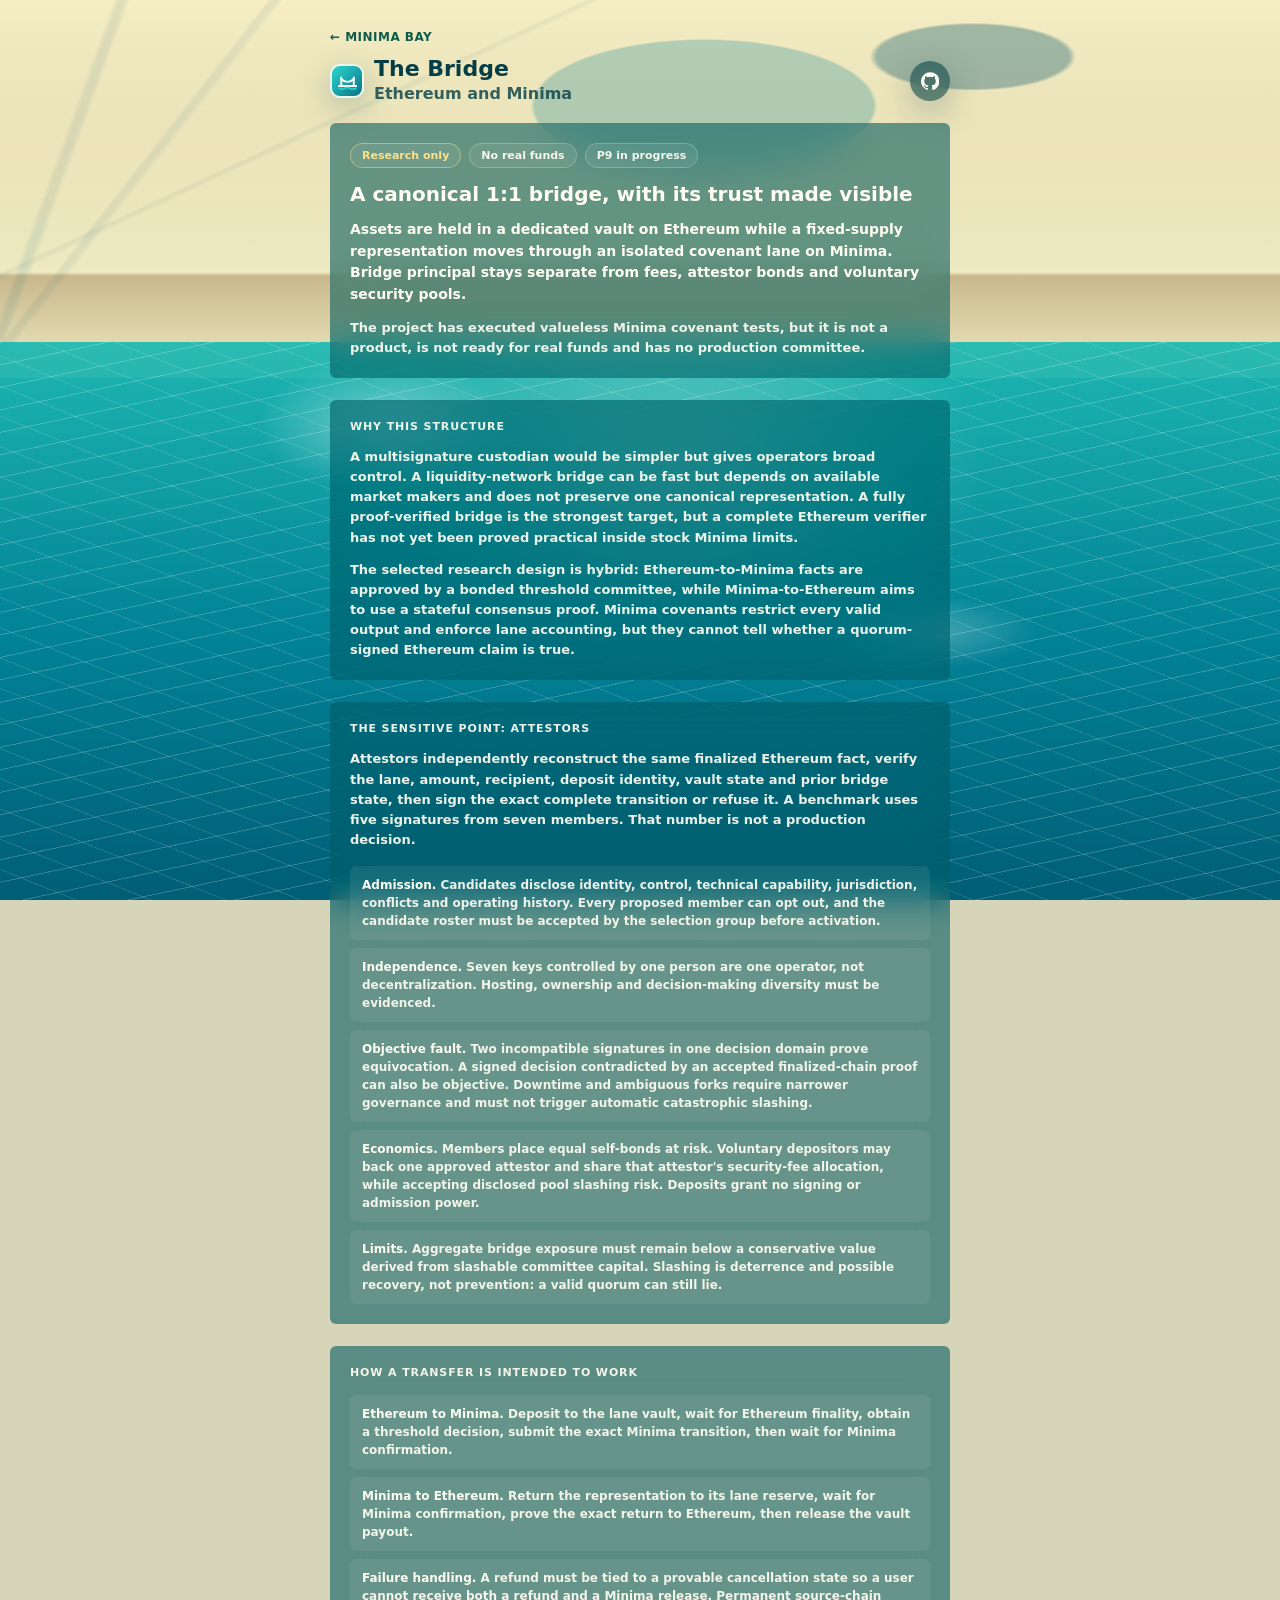
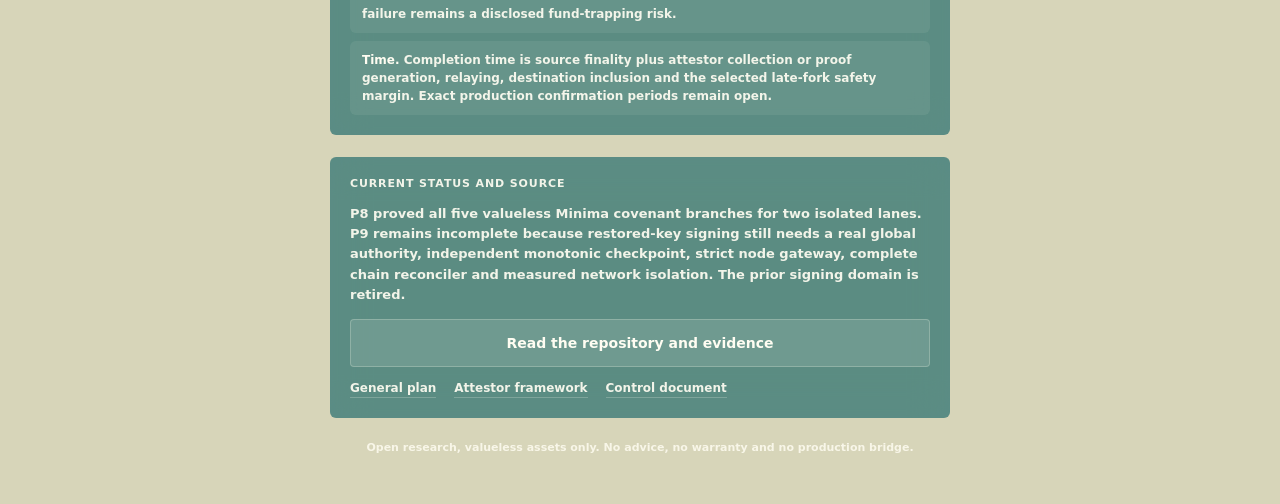
==== bridge/index.html @ 815cfbc8 "Add The Bridge to Minima Bay" ====
<!doctype html>
<html lang="en">
  <head>
    <meta charset="utf-8">
    <meta name="viewport" content="width=device-width, initial-scale=1">
    <title>The Bridge: Ethereum and Minima bridge research</title>
    <meta name="description" content="The Bridge is Minima Bay's open research programme for a canonical 1:1 Ethereum and Minima asset bridge.">
    <link rel="icon" href="../favicon.svg" type="image/svg+xml">
    <link rel="stylesheet" href="../styles.css">
  </head>
  <body class="bridge-page">
    <div class="scene" aria-hidden="true"><div class="horizon"></div><div class="water"></div></div>
    <main class="app">
      <a class="back-link" href="../">&larr; Minima Bay</a>
      <header class="topline">
        <div class="brand">
          <span class="logo" aria-hidden="true">
            <svg viewBox="0 0 64 64" focusable="false">
              <path d="M10 46h44"/><path d="M16 46V24M48 46V24"/>
              <path d="M16 28c10 10 22 10 32 0"/>
              <path class="wave" d="M10 52c5 3 9 3 14 0s9-3 14 0 10 3 16 0"/>
            </svg>
          </span>
          <div><h1>The Bridge</h1><p>Ethereum and Minima</p></div>
        </div>
        <span></span>
        <nav class="project-links" aria-label="Project links">
          <a href="https://github.com/minima-bay/the-bridge" target="_blank" rel="noreferrer" aria-label="Source on GitHub">
            <svg viewBox="0 0 24 24" focusable="false" aria-hidden="true"><path d="M12 .5a12 12 0 0 0-3.79 23.39c.6.11.82-.26.82-.58v-2.04c-3.34.73-4.04-1.42-4.04-1.42-.55-1.39-1.34-1.76-1.34-1.76-1.09-.75.08-.74.08-.74 1.2.09 1.84 1.24 1.84 1.24 1.07 1.83 2.8 1.3 3.49.99.11-.78.42-1.3.76-1.6-2.67-.31-5.47-1.34-5.47-5.95 0-1.31.47-2.39 1.24-3.23-.13-.3-.54-1.53.12-3.19 0 0 1.01-.32 3.3 1.23a11.4 11.4 0 0 1 6.02 0c2.29-1.55 3.29-1.23 3.29-1.23.66 1.66.25 2.89.12 3.19.77.84 1.23 1.92 1.23 3.23 0 4.62-2.81 5.63-5.49 5.93.43.37.82 1.1.82 2.22v3.29c0 .32.22.7.83.58A12 12 0 0 0 12 .5z"/></svg>
          </a>
        </nav>
      </header>

      <section class="panel">
        <div class="chiprow"><span class="chip chip-warn">Research only</span><span class="chip">No real funds</span><span class="chip">P9 in progress</span></div>
        <h2 class="hero-title">A canonical 1:1 bridge, with its trust made visible</h2>
        <p class="hero-lede">Assets are held in a dedicated vault on Ethereum while a fixed-supply representation moves through an isolated covenant lane on Minima. Bridge principal stays separate from fees, attestor bonds and voluntary security pools.</p>
        <p class="panel-sub">The project has executed valueless Minima covenant tests, but it is not a product, is not ready for real funds and has no production committee.</p>
      </section>

      <section class="panel">
        <h2 class="section-label">Why this structure</h2>
        <p class="panel-sub">A multisignature custodian would be simpler but gives operators broad control. A liquidity-network bridge can be fast but depends on available market makers and does not preserve one canonical representation. A fully proof-verified bridge is the strongest target, but a complete Ethereum verifier has not yet been proved practical inside stock Minima limits.</p>
        <p class="panel-sub">The selected research design is hybrid: Ethereum-to-Minima facts are approved by a bonded threshold committee, while Minima-to-Ethereum aims to use a stateful consensus proof. Minima covenants restrict every valid output and enforce lane accounting, but they cannot tell whether a quorum-signed Ethereum claim is true.</p>
      </section>

      <section class="panel">
        <h2 class="section-label">The sensitive point: attestors</h2>
        <p class="panel-sub">Attestors independently reconstruct the same finalized Ethereum fact, verify the lane, amount, recipient, deposit identity, vault state and prior bridge state, then sign the exact complete transition or refuse it. A benchmark uses five signatures from seven members. That number is not a production decision.</p>
        <ul class="notes">
          <li><strong>Admission.</strong> Candidates disclose identity, control, technical capability, jurisdiction, conflicts and operating history. Every proposed member can opt out, and the candidate roster must be accepted by the selection group before activation.</li>
          <li><strong>Independence.</strong> Seven keys controlled by one person are one operator, not decentralization. Hosting, ownership and decision-making diversity must be evidenced.</li>
          <li><strong>Objective fault.</strong> Two incompatible signatures in one decision domain prove equivocation. A signed decision contradicted by an accepted finalized-chain proof can also be objective. Downtime and ambiguous forks require narrower governance and must not trigger automatic catastrophic slashing.</li>
          <li><strong>Economics.</strong> Members place equal self-bonds at risk. Voluntary depositors may back one approved attestor and share that attestor's security-fee allocation, while accepting disclosed pool slashing risk. Deposits grant no signing or admission power.</li>
          <li><strong>Limits.</strong> Aggregate bridge exposure must remain below a conservative value derived from slashable committee capital. Slashing is deterrence and possible recovery, not prevention: a valid quorum can still lie.</li>
        </ul>
      </section>

      <section class="panel">
        <h2 class="section-label">How a transfer is intended to work</h2>
        <ul class="notes">
          <li><strong>Ethereum to Minima.</strong> Deposit to the lane vault, wait for Ethereum finality, obtain a threshold decision, submit the exact Minima transition, then wait for Minima confirmation.</li>
          <li><strong>Minima to Ethereum.</strong> Return the representation to its lane reserve, wait for Minima confirmation, prove the exact return to Ethereum, then release the vault payout.</li>
          <li><strong>Failure handling.</strong> A refund must be tied to a provable cancellation state so a user cannot receive both a refund and a Minima release. Permanent source-chain failure remains a disclosed fund-trapping risk.</li>
          <li><strong>Time.</strong> Completion time is source finality plus attestor collection or proof generation, relaying, destination inclusion and the selected late-fork safety margin. Exact production confirmation periods remain open.</li>
        </ul>
      </section>

      <section class="panel">
        <h2 class="section-label">Current status and source</h2>
        <p class="panel-sub">P8 proved all five valueless Minima covenant branches for two isolated lanes. P9 remains incomplete because restored-key signing still needs a real global authority, independent monotonic checkpoint, strict node gateway, complete chain reconciler and measured network isolation. The prior signing domain is retired.</p>
        <a class="btn-wide" href="https://github.com/minima-bay/the-bridge" target="_blank" rel="noreferrer">Read the repository and evidence</a>
        <div class="link-row">
          <a href="https://github.com/minima-bay/the-bridge/blob/main/CANONICAL-BRIDGE-GENERAL-IMPLEMENTATION-PLAN.md" target="_blank" rel="noreferrer">General plan</a>
          <a href="https://github.com/minima-bay/the-bridge/blob/main/canonical-bridge-attestor-framework-discussion-v1.md" target="_blank" rel="noreferrer">Attestor framework</a>
          <a href="https://github.com/minima-bay/the-bridge/blob/main/USDTM-ZK-PROTOTYPE.md" target="_blank" rel="noreferrer">Control document</a>
        </div>
      </section>
      <p class="foot">Open research, valueless assets only. No advice, no warranty and no production bridge.</p>
    </main>
  </body>
</html>
---- styles.css ----
:root {
  color-scheme: light;
  --bg: #d7d5b9;
  --surface: rgba(8, 93, 101, 0.5);
  --surface-deep: rgba(5, 61, 70, 0.72);
  /* Raised from 0.38. The cards are what text sits on, and at 0.38 the gradient behind them showed
     through strongly enough that each letter had a different backdrop. Glass still looks like glass
     at this weight, and the type now has something steady underneath it. */
  --surface-mid: rgba(0, 88, 97, 0.58);
  --surface-soft: rgba(255, 253, 242, 0.12);
  --surface-faint: rgba(255, 253, 242, 0.07);
  --text: #fffdf2;
  /* Raised from 0.76. Every secondary line on the page uses this, and at 0.76 over the gradient the
     subtitles under each card sat close to the background rather than on it, which reads as soft
     focus rather than as hierarchy. Contrast is what makes small text look sharp. */
  --muted: rgba(255, 253, 242, 0.92);
  --line: rgba(255, 253, 242, 0.22);
  --accent: #fffdf2;
  --cyan: #20d6cf;
  --ink: #053d46;
  --danger: #ffe08a;
  --caution: #ffbd59;
  --bridge: #f28c28;
  --section-gap: 22px;
}

* { box-sizing: border-box; }

html, body {
  width: 100%;
  max-width: 100%;
  overflow-x: hidden;
}

body {
  min-height: 100vh;
  margin: 0;
  background: var(--bg);
  color: var(--text);
  /* THE SAME TYPE AS THE APP, RENDERED THE SAME WAY.
   *
   * This was Arial, Helvetica, which is not what The Pool uses and is the blurrier of the two at
   * small sizes on a gradient. Matched to the app's --sans, and given the two hints that decide
   * whether type looks crisp or soft on a coloured backdrop: subpixel smoothing off, so glyph edges
   * are not tinted by whatever happens to be behind them, and legibility-first rendering. */
  font-family: Inter, system-ui, -apple-system, "Segoe UI", Roboto, sans-serif;
  -webkit-font-smoothing: antialiased;
  -moz-osx-font-smoothing: grayscale;
  text-rendering: optimizeLegibility;
  overflow-x: hidden;
}

h1, h2, h3, p { margin: 0; }

/* ── Scene ── */

.scene {
  position: fixed;
  inset: 0;
  z-index: -2;
  overflow: hidden;
  background: linear-gradient(180deg, rgba(246,238,196,0.95) 0%, rgba(210,205,163,0.95) 22%, rgba(46,145,143,0.95) 42%, #008a95 100%);
}

.horizon {
  position: absolute;
  inset: 0 0 auto;
  height: 42vh;
  /* HEADLANDS IN THE POOL'S OWN PALETTE, NOT FOREST GREEN.
   *
   * These were rgba(19,82,55) and rgba(47,105,71) at 0.9 and 0.75: near-black greens that read as
   * heavy mountains and belonged to no other surface in the Bay. The water below them was already
   * exactly The Pool's sea, rgba(27,185,179), rgba(0,125,145) and rgba(0,83,105), which are
   * --sea-hi, --sea-mid and --sea-lo from the app, so the horizon was the only thing out of family.
   *
   * They are now the same seas at low alpha. Distance is carried by lightness rather than by
   * darkness, which is also how distance actually looks: the far headland is paler than the near
   * one, not blacker, and the sand reads as sand instead of as shadow. --sand-hi #f6eec4 and
   * --sand-lo #cbb88b, again straight from the app. */
  background:
    radial-gradient(ellipse at 76% 15%, rgba(0,83,105,0.34) 0 7%, transparent 7.5%),
    radial-gradient(ellipse at 55% 28%, rgba(0,125,145,0.26) 0 17%, transparent 17.4%),
    linear-gradient(180deg, rgba(246,238,196,0.22), rgba(246,238,196,0.92) 72%, rgba(203,184,139,0.95) 73%, rgba(246,238,196,0.96));
}

.horizon::before {
  content: "";
  position: absolute;
  inset: 0;
  /* The ridge lines were rgba(33,47,38), rgba(24,42,32) and rgba(26,39,30): three near-blacks laid
     over sand, which is what made the shore look bruised. Same strokes in --sea-lo at a fraction of
     the weight, so they read as creases in the dunes catching light rather than as crevasses. */
  background:
    linear-gradient(110deg, transparent 0 8%, rgba(0,83,105,0.13) 8.4% 8.8%, transparent 9.2% 100%),
    linear-gradient(128deg, transparent 0 17%, rgba(0,83,105,0.10) 17.2% 17.6%, transparent 18% 100%),
    linear-gradient(155deg, transparent 0 28%, rgba(0,83,105,0.08) 28.1% 28.4%, transparent 28.8% 100%);
  opacity: 0.7;
}

.water {
  position: absolute;
  inset: 38vh 0 0;
  background:
    radial-gradient(ellipse at 30% 15%, rgba(255,255,255,0.35) 0 1%, transparent 10%),
    radial-gradient(ellipse at 72% 52%, rgba(255,255,255,0.24) 0 1.4%, transparent 9%),
    repeating-linear-gradient(168deg, rgba(255,255,255,0.2) 0 1px, transparent 1px 22px),
    repeating-linear-gradient(22deg, rgba(255,255,255,0.13) 0 1px, transparent 1px 28px),
    linear-gradient(180deg, rgba(27,185,179,0.92), rgba(0,125,145,0.96) 54%, rgba(0,83,105,0.98));
}

.water::after {
  content: "";
  position: absolute;
  inset: 0;
  background:
    radial-gradient(ellipse at 52% 22%, rgba(255,248,198,0.3), transparent 34%),
    linear-gradient(180deg, transparent, rgba(0,44,59,0.34));
  mix-blend-mode: screen;
}

/* ── Layout ── */

.app {
  width: min(620px, calc(100% - 28px));
  margin: 0 auto;
  padding: 26px 0 48px;
}

/* ── Header ── */

/* THE TEXT LOOKED BLURRED, AND IT WAS THE SHADOWS UNDER IT.
 *
 * This carried a 30px-radius shadow and the header strip a 20px one. A shadow that soft does not
 * read as depth, it reads as a halo: over a gradient it bleeds a light smear around every glyph and
 * the whole page looks slightly out of focus. The glass panels are NOT the cause, their
 * backdrop-filter blurs what is behind them, which is the point of them.
 *
 * What a shadow is for here is separating text from a background that moves under it, and 1px of
 * offset does that. Kept tight and opaque instead of wide and faint, and the ink darkened, so the
 * letters have edges. */
h1 {
  font-size: 22px;
  font-weight: 800;
  line-height: 1;
  /* LIGHT, NOT DARK. This went to --ink #053d46 for contrast, and contrast it had, but the name sits
     on the blue of the sky rather than on the sand, and a dark heading there reads as weight where
     the page wants air. Cream is also what every card title on this page already uses, so the name
     now belongs to the same family as everything under it. Still no shadow: the separation comes
     from the colour. */
  color: var(--text);
}

h2 {
  font-size: 15px;
  font-weight: 400;
  text-transform: uppercase;
}

.topline {
  display: grid;
  grid-template-columns: 1fr auto 1fr;
  align-items: center;
  gap: 16px;
  margin-bottom: 20px;
  position: relative;
  z-index: 30;
  /* Was a 20px-radius shadow on every glyph, then a 2px one. Any blur radius at all smears a glyph
     edge, and the header sits on the pale sand where it needs none: there is already plenty of
     contrast between #053d46 type and #f6eec4 sand. No shadow. */
}

.brand {
  display: flex;
  align-items: center;
  gap: 10px;
  min-width: 0;
}

.logo {
  display: grid;
  width: 34px;
  height: 34px;
  place-items: center;
  flex: 0 0 auto;
  border: 2px solid rgba(255,253,242,0.92);
  border-radius: 10px;
  background: linear-gradient(135deg, rgba(32,214,207,0.95), rgba(0,107,130,0.95));
  box-shadow: 0 8px 30px rgba(0,76,91,0.28);
}

.logo svg { width: 25px; height: 25px; }

.logo path {
  fill: none;
  stroke: var(--accent);
  stroke-width: 5;
  stroke-linecap: round;
}

.logo .wave {
  stroke: var(--cyan);
  stroke-width: 4;
}

.topline p {
  margin-top: 4px;
  /* Followed the name. This was #0f5b4a, a dark green, which was fine under a dark title and reads
     as a mistake under a light one: the two are one lockup and cannot disagree about which half of
     the page they belong to. Muted rather than full cream so the name still leads. */
  color: rgba(255,253,242,0.86);
  font-weight: 700;
}

/* ── The two rules above are RIGHT for the umbrella and WRONG for The Pool ──
 *
 * Founder, 2026-08-04: on /pool/ the name and the line under it were "barely readable". Measured
 * rather than judged, and it is not close:
 *
 *   umbrella /       header sits on sky  #3797c3   cream on it = 3.23:1   passes for large text
 *   pool     /pool/  header sits on sand #f4edc3   cream on it = 1.16:1   effectively invisible
 *
 * One shared stylesheet, two scenes that are opposites at the top of the page. The "LIGHT, NOT DARK"
 * note above was reasoned about the blue sky and is kept, because on the umbrella it is correct.
 * What was wrong was letting a decision about one background apply to both.
 *
 * So the ink is scoped by page rather than reversed. Dark teal on sand measures 10.07:1 for the name
 * and 5.94:1 for the slogan, which keeps the same hierarchy the cream pair had, the name leading and
 * the line under it subordinate. No shadow: this file has removed one twice for smearing glyph edges
 * over a gradient, and at 10:1 there is nothing left for a shadow to do. */
.pool-page h1 { color: var(--ink); }
.pool-page .topline p { color: rgba(5,61,70,0.8); }
.bridge-page h1 { color: var(--ink); }
.bridge-page .topline p { color: rgba(5,61,70,0.8); }

.version {
  border-radius: 999px;
  padding: 9px 14px;
  background: rgba(5,61,70,0.58);
  color: var(--danger);
  font-size: 13px;
  font-weight: 800;
  white-space: nowrap;
  /* The chip is filled from the release after the page has drawn, so it is sized here for the
     string it will receive rather than for the dots it starts with. Without this the header
     re-spaces itself a moment after load, which is the fault law 9 exists to prevent. */
  min-width: 104px;
  text-align: center;
  font-variant-numeric: tabular-nums;
  box-shadow: 0 10px 34px rgba(0,48,65,0.28);
  backdrop-filter: blur(12px) saturate(140%);
}

.project-links {
  display: flex;
  justify-self: end;
  gap: 8px;
}

.project-links a {
  display: inline-flex;
  align-items: center;
  justify-content: center;
  width: 40px;
  height: 40px;
  border-radius: 999px;
  background: rgba(5,61,70,0.58);
  color: var(--accent);
  text-decoration: none;
  box-shadow: 0 10px 34px rgba(0,48,65,0.28);
  backdrop-filter: blur(12px) saturate(140%);
  transition: background 160ms ease, color 160ms ease;
}

.project-links svg {
  width: 18px;
  height: 18px;
  fill: currentColor;
}

.project-links a.bridge-link {
  background: rgba(242,140,40,0.9);
}

.project-links svg.icon-tabler,
.project-links svg.icon-tabler path {
  fill: none;
  stroke: currentColor;
  stroke-width: 2;
  stroke-linecap: round;
  stroke-linejoin: round;
}

.project-links a:hover {
  background: rgba(255,253,242,0.94);
  color: var(--ink);
}

.project-links a.bridge-link:hover { color: var(--bridge); }

/* ── Back link ── */

.back-link {
  display: inline-flex;
  align-items: center;
  gap: 6px;
  margin-bottom: 14px;
  color: #0f5b4a;
  font-size: 12px;
  font-weight: 800;
  text-decoration: none;
  text-transform: uppercase;
  letter-spacing: 0.04em;
  transition: color 160ms ease;
}

.back-link:hover { color: var(--ink); }

/* The .token-icon, .token-icon img and .minima-icon rules that were here drew the MINIMA and USDT
   pair badges at the top of the Pool page. That pair belonged to the constant-product AMM, which
   was dropped: the venue is an order book and its market is Winiwa against USDx. The rules went
   with the markup that used them, along with pool/assets/MINIMA.svg and pool/assets/USDT.svg. */

/* ── Shared panel style ── */

.panel {
  border-radius: 6px;
  padding: 20px;
  margin-bottom: var(--section-gap);
  background: var(--surface-mid);
  backdrop-filter: blur(18px) saturate(130%);
}

/* ── Umbrella: protocol grid ── */

.protocol-grid {
  display: grid;
  gap: 12px;
  margin-bottom: var(--section-gap);
}

.protocol-card {
  display: flex;
  align-items: center;
  justify-content: space-between;
  gap: 16px;
  border-radius: 6px;
  padding: 16px 20px;
  background: var(--surface-mid);
  backdrop-filter: blur(18px) saturate(130%);
}

.protocol-card.is-coming {
  /* Raised from 0.6. These two are not built yet and should read as secondary, but 0.6 over a
     gradient took the whole card, name included, close to unreadable, which looks like a rendering
     fault rather than a deliberate state. The "Coming soon" pill already says what they are. */
  opacity: 0.82;
}

.protocol-card-link {
  text-decoration: none;
  color: inherit;
  transition: background 160ms ease;
}

.protocol-card-link:hover {
  background: var(--surface);
}

.protocol-info {
  display: flex;
  align-items: center;
  gap: 14px;
  min-width: 0;
}

.protocol-icon {
  display: grid;
  width: 42px;
  height: 42px;
  place-items: center;
  flex: 0 0 auto;
  border: 2px solid rgba(255,253,242,0.72);
  border-radius: 10px;
  background: linear-gradient(135deg, rgba(32,214,207,0.95), rgba(0,107,130,0.95));
}

.protocol-icon.land-icon {
  background: linear-gradient(135deg, rgba(80,180,100,0.95), rgba(20,100,60,0.95));
}

.protocol-icon.spring-icon {
  background: linear-gradient(135deg, rgba(180,120,255,0.95), rgba(80,40,160,0.95));
}

.protocol-icon.bridge-icon {
  background: linear-gradient(135deg, rgba(255,179,71,0.96), rgba(202,82,30,0.96));
}

.protocol-icon svg {
  width: 26px;
  height: 26px;
}

.protocol-icon path {
  fill: none;
  stroke: var(--accent);
  stroke-width: 5;
  stroke-linecap: round;
  stroke-linejoin: round;
}

.protocol-icon .wave {
  stroke: var(--cyan);
  stroke-width: 4;
}

.protocol-text h3 {
  font-size: 17px;
  font-weight: 800;
  color: var(--text);
  line-height: 1;
}

.protocol-text p {
  margin-top: 4px;
  color: var(--muted);
  font-size: 13px;
  font-weight: 700;
}

.protocol-actions {
  display: flex;
  align-items: center;
  gap: 8px;
  flex: 0 0 auto;
}

.btn-visit {
  display: inline-flex;
  align-items: center;
  gap: 6px;
  min-height: 40px;
  border: 0;
  border-radius: 4px;
  padding: 0 16px;
  background: rgba(32,214,207,0.72);
  color: var(--ink);
  font-family: inherit;
  font-size: 13px;
  font-weight: 800;
  text-decoration: none;
  white-space: nowrap;
  transition: background 160ms ease, transform 160ms ease;
}

.btn-visit:hover {
  background: rgba(32,214,207,0.9);
  transform: translateY(-1px);
}

.btn-gh {
  display: inline-flex;
  align-items: center;
  justify-content: center;
  width: 40px;
  height: 40px;
  border-radius: 999px;
  background: rgba(5,61,70,0.58);
  color: var(--accent);
  text-decoration: none;
  backdrop-filter: blur(12px) saturate(140%);
  transition: background 160ms ease, color 160ms ease;
}

.btn-gh svg {
  width: 17px;
  height: 17px;
  fill: currentColor;
}

.btn-gh:hover {
  background: rgba(255,253,242,0.94);
  color: var(--ink);
}

.coming-badge {
  border-radius: 999px;
  padding: 7px 14px;
  background: var(--surface-soft);
  color: var(--muted);
  font-size: 12px;
  font-weight: 900;
  white-space: nowrap;
}

/* ── Pool page ──
 *
 * What was here described the constant-product AMM: a MINIMA / USDT pair badge, a swap / add /
 * remove explainer, an LP panel about fee accrual and impermanent loss, a trust list and a
 * five-step AMM roadmap. The AMM was dropped, so the rules went with the markup rather than being
 * left behind as dead selectors on a public stylesheet.
 *
 * The page is now two actions and the facts a reader needs before taking either: get the release,
 * or read the source. Everything the release panel prints about a version, a date or a file size
 * is read from the release at load and starts as dots, so no number on this page can go stale. */

/* The two standing facts about this venue, said before anything else. Same pair the app itself
   wears in its top bar. */
.chiprow {
  display: flex;
  flex-wrap: wrap;
  gap: 8px;
  margin-bottom: 14px;
}

.chip {
  border-radius: 999px;
  padding: 5px 11px;
  border: 1px solid var(--line);
  background: var(--surface-faint);
  color: var(--muted);
  font-size: 11px;
  font-weight: 800;
  white-space: nowrap;
}

.chip-warn {
  color: var(--danger);
  border-color: rgba(255,224,138,0.45);
}

/* The base h2 on this site is a small uppercase section label, which is right for the labels below
   and wrong for the one heading that carries the sentence. All three of its properties are set
   here rather than relying on the cascade. */
.hero-title {
  margin-bottom: 12px;
  color: var(--text);
  font-size: 20px;
  font-weight: 800;
  line-height: 1.25;
  text-transform: none;
}

.hero-lede {
  color: var(--text);
  font-size: 14px;
  font-weight: 700;
  line-height: 1.55;
}

.panel-sub {
  margin-top: 12px;
  color: var(--muted);
  font-size: 13px;
  font-weight: 700;
  line-height: 1.55;
}

.panel-sub code,
.notes code {
  font-family: ui-monospace, SFMono-Regular, Menlo, Consolas, monospace;
  font-size: 0.94em;
  color: var(--text);
}

/* ── Pool page: section labels ── */

.section-label {
  margin-bottom: 14px;
  color: var(--muted);
  font-size: 11px;
  font-weight: 900;
  letter-spacing: 0.08em;
  text-transform: uppercase;
}

/* ── Pool page: release line ──
   One line that says which release the buttons lead to. Its text changes three ways (reading,
   read, could not read) and its height may not, or the two download cards would shift under the
   reader's cursor. Two lines are reserved, which is the longest of the three at this width. */

.rel-line {
  min-height: 35px;
  margin-bottom: 14px;
  color: var(--muted);
  font-size: 12px;
  font-weight: 700;
  line-height: 1.45;
}

/* ── Pool page: download cards ── */

.get-grid {
  display: grid;
  grid-template-columns: repeat(2, minmax(0, 1fr));
  gap: 10px;
}

.dl-card {
  display: flex;
  align-items: center;
  gap: 12px;
  min-height: 64px;
  border-radius: 4px;
  padding: 12px 14px;
  background: rgba(32,214,207,0.72);
  color: var(--ink);
  text-decoration: none;
  transition: background 160ms ease, transform 160ms ease;
}

.dl-card:hover {
  background: rgba(32,214,207,0.9);
  transform: translateY(-1px);
}

.dl-icon,
.dl-arrow {
  display: grid;
  place-items: center;
  flex: 0 0 auto;
}

.dl-arrow {
  margin-left: auto;
  opacity: 0.72;
}

.dl-icon svg,
.dl-arrow svg {
  width: 22px;
  height: 22px;
  fill: none;
  stroke: currentColor;
  stroke-width: 2;
  stroke-linecap: round;
  stroke-linejoin: round;
}

.dl-text {
  display: flex;
  flex-direction: column;
  gap: 2px;
  min-width: 0;
}

.dl-main {
  font-size: 14px;
  font-weight: 900;
}

/* Tabular figures, so a size arriving from the release does not re-space the line it lands in. */
.dl-sub {
  font-size: 11px;
  font-weight: 800;
  opacity: 0.78;
  white-space: nowrap;
  font-variant-numeric: tabular-nums;
}

/* ── Pool page: notes ── */

.notes {
  margin: 16px 0 0;
  padding: 0;
  list-style: none;
  display: flex;
  flex-direction: column;
  gap: 8px;
}

.notes li {
  padding: 10px 12px;
  border-radius: 6px;
  background: var(--surface-faint);
  color: var(--muted);
  font-size: 12px;
  font-weight: 700;
  line-height: 1.5;
}

.notes strong { color: var(--text); }

/* ── Pool page: source ──
   Quieter than the download cards on purpose: reading the source is the second thing somebody
   does here, and two teal blocks would have argued with each other. */

.btn-wide {
  display: flex;
  align-items: center;
  justify-content: center;
  gap: 9px;
  min-height: 48px;
  margin-top: 14px;
  border: 1px solid var(--line);
  border-radius: 4px;
  background: var(--surface-soft);
  color: var(--text);
  font-size: 14px;
  font-weight: 800;
  text-decoration: none;
  transition: background 160ms ease, color 160ms ease;
}

.btn-wide svg {
  width: 18px;
  height: 18px;
  fill: currentColor;
  flex: 0 0 auto;
}

.btn-wide:hover {
  background: rgba(255,253,242,0.94);
  color: var(--ink);
}

.link-row {
  display: flex;
  flex-wrap: wrap;
  gap: 8px 18px;
  margin-top: 14px;
}

.link-row a {
  padding-bottom: 2px;
  border-bottom: 1px solid var(--line);
  color: var(--muted);
  font-size: 12px;
  font-weight: 800;
  text-decoration: none;
  transition: color 160ms ease, border-color 160ms ease;
}

.link-row a:hover {
  color: var(--text);
  border-bottom-color: var(--text);
}

/* ── Pool page: footer line ──
   The same sentence the app carries at the foot of its own pages. */

.foot {
  color: var(--muted);
  font-size: 11px;
  font-weight: 700;
  line-height: 1.5;
  text-align: center;
  opacity: 0.9;
}

/* ── Mobile ── */

@media (max-width: 560px) {
  .app {
    width: min(100%, 560px);
    padding: 18px 10px 40px;
  }

  .topline {
    grid-template-columns: minmax(0, 1fr) auto;
    gap: 10px;
  }

  .version { padding: 8px 12px; font-size: 12px; }

  .project-links {
    grid-column: 1 / -1;
    width: 100%;
    justify-content: center;
    gap: 7px;
  }

  .project-links a { width: 36px; height: 36px; }

  .protocol-card {
    flex-direction: column;
    align-items: flex-start;
    gap: 14px;
  }

  .protocol-actions { width: 100%; }

  .btn-visit { flex: 1; justify-content: center; }

  .hero-title { font-size: 18px; }

  /* One card above the other, each still full width, so the tap target does not shrink to half a
     phone. The release line above them keeps its two reserved rows: the longest of its three
     messages is two lines at this width too. */
  .get-grid { grid-template-columns: 1fr; }
}
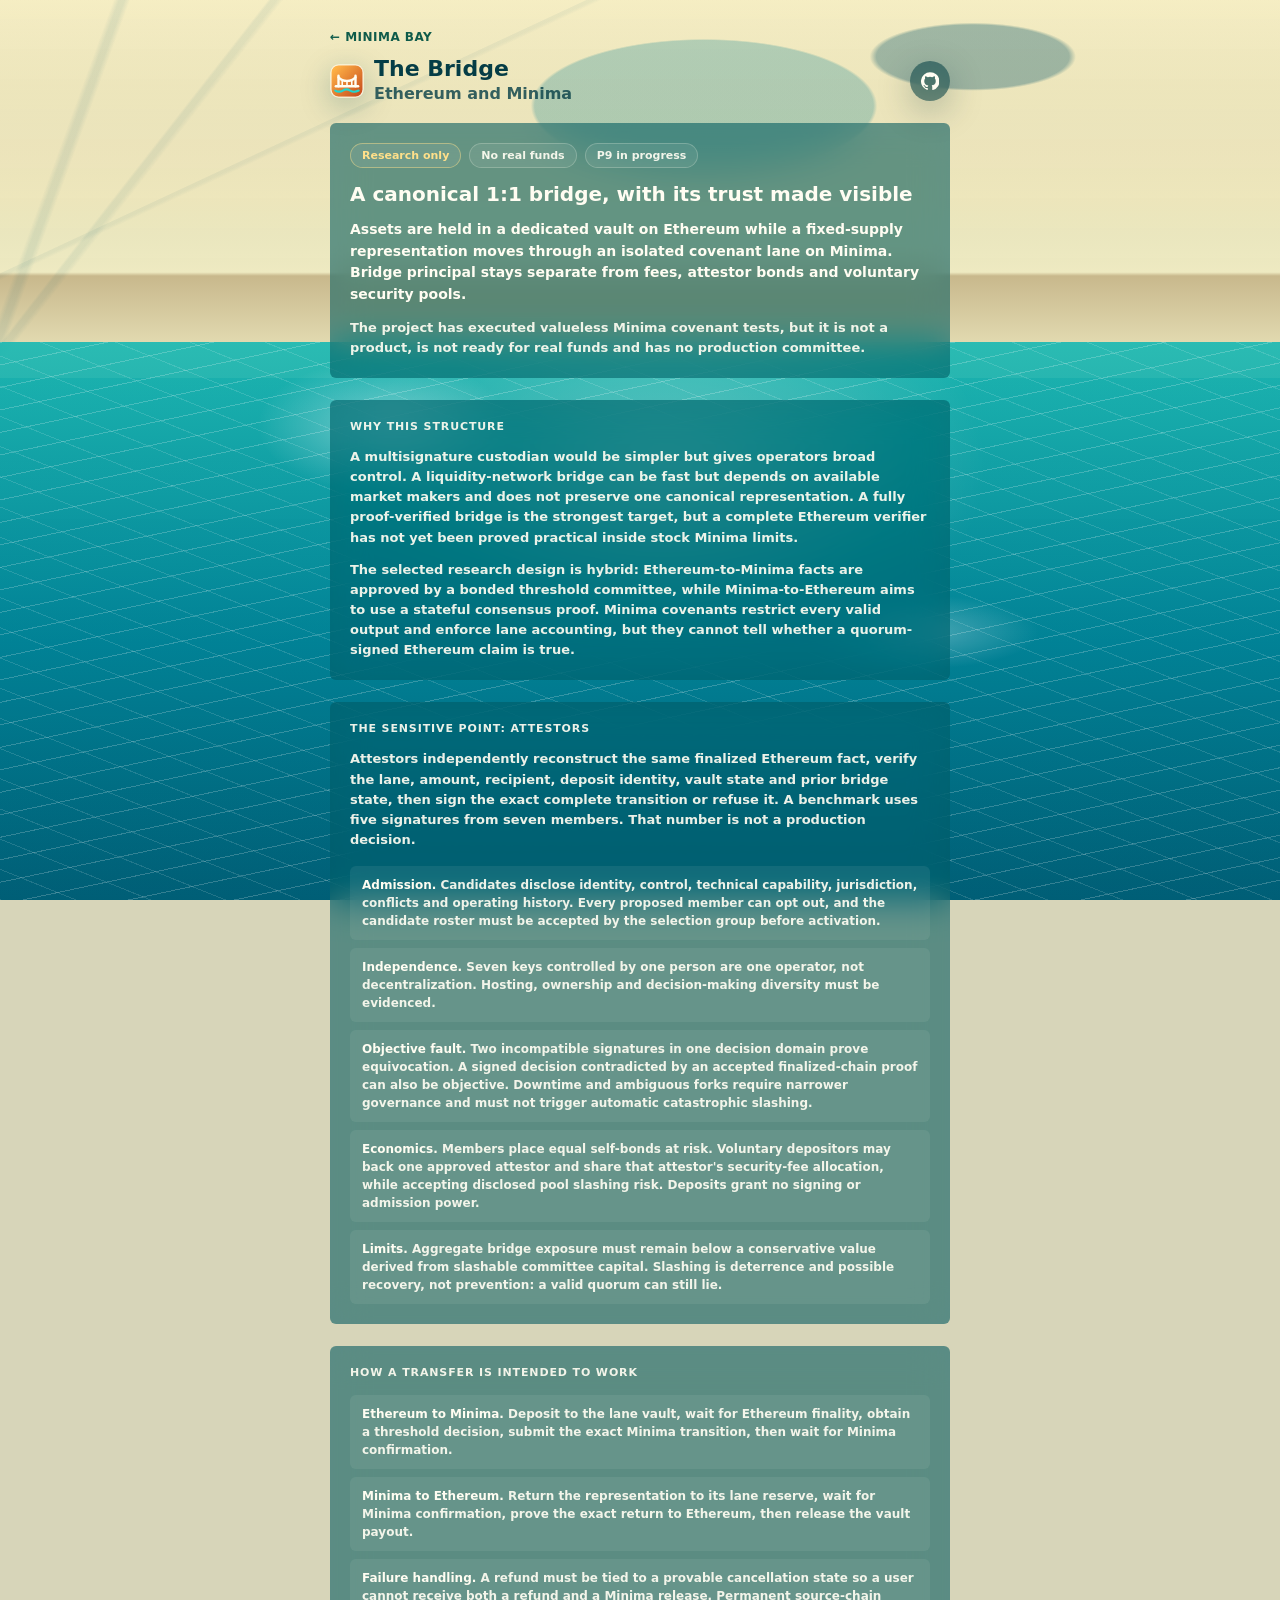
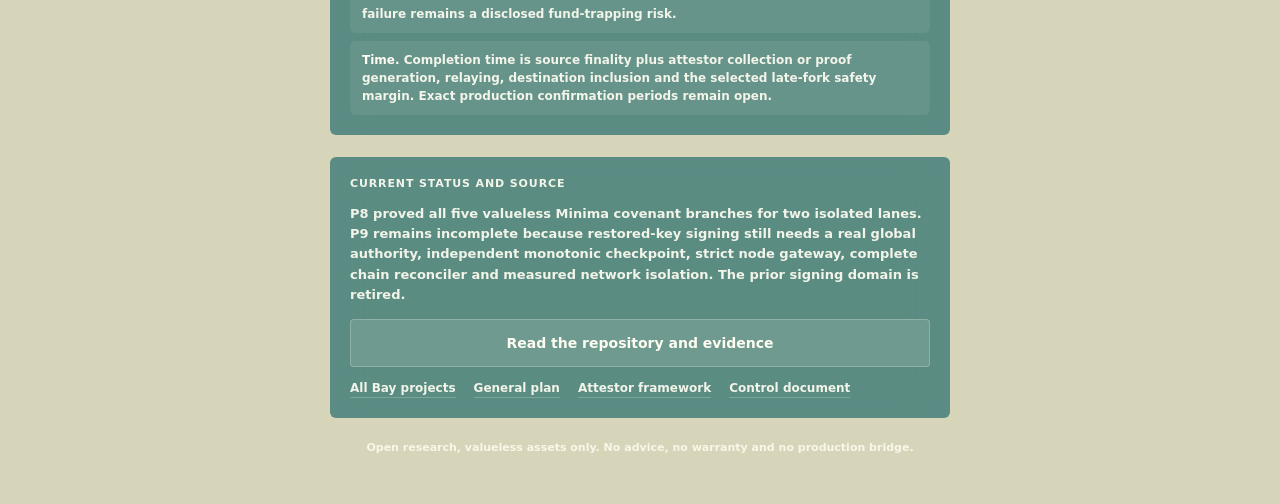
==== commit b8ebc25e: "Add The Bridge logo across Bay pages" ====
--- a/bridge/index.html
+++ b/bridge/index.html
@@ -5,7 +5,14 @@
     <meta name="viewport" content="width=device-width, initial-scale=1">
     <title>The Bridge: Ethereum and Minima bridge research</title>
     <meta name="description" content="The Bridge is Minima Bay's open research programme for a canonical 1:1 Ethereum and Minima asset bridge.">
-    <link rel="icon" href="../favicon.svg" type="image/svg+xml">
+    <meta name="theme-color" content="#ca521e">
+    <meta property="og:title" content="The Bridge: Ethereum and Minima">
+    <meta property="og:description" content="Open, valueless research for a canonical 1:1 bridge with an explicit attestor trust model.">
+    <meta property="og:type" content="website">
+    <meta property="og:url" content="https://minima-bay.github.io/bridge/">
+    <meta property="og:image" content="https://minima-bay.github.io/assets/bridge-logo-512.png">
+    <link rel="icon" href="../assets/bridge-logo.svg" type="image/svg+xml">
+    <link rel="apple-touch-icon" href="../assets/bridge-logo-512.png">
     <link rel="stylesheet" href="../styles.css">
   </head>
   <body class="bridge-page">
@@ -15,11 +22,7 @@
       <header class="topline">
         <div class="brand">
           <span class="logo" aria-hidden="true">
-            <svg viewBox="0 0 64 64" focusable="false">
-              <path d="M10 46h44"/><path d="M16 46V24M48 46V24"/>
-              <path d="M16 28c10 10 22 10 32 0"/>
-              <path class="wave" d="M10 52c5 3 9 3 14 0s9-3 14 0 10 3 16 0"/>
-            </svg>
+            <img src="../assets/bridge-logo.svg" alt="">
           </span>
           <div><h1>The Bridge</h1><p>Ethereum and Minima</p></div>
         </div>
@@ -71,6 +74,7 @@
         <p class="panel-sub">P8 proved all five valueless Minima covenant branches for two isolated lanes. P9 remains incomplete because restored-key signing still needs a real global authority, independent monotonic checkpoint, strict node gateway, complete chain reconciler and measured network isolation. The prior signing domain is retired.</p>
         <a class="btn-wide" href="https://github.com/minima-bay/the-bridge" target="_blank" rel="noreferrer">Read the repository and evidence</a>
         <div class="link-row">
+          <a href="../">All Bay projects</a>
           <a href="https://github.com/minima-bay/the-bridge/blob/main/CANONICAL-BRIDGE-GENERAL-IMPLEMENTATION-PLAN.md" target="_blank" rel="noreferrer">General plan</a>
           <a href="https://github.com/minima-bay/the-bridge/blob/main/canonical-bridge-attestor-framework-discussion-v1.md" target="_blank" rel="noreferrer">Attestor framework</a>
           <a href="https://github.com/minima-bay/the-bridge/blob/main/USDTM-ZK-PROTOTYPE.md" target="_blank" rel="noreferrer">Control document</a>
--- a/styles.css
+++ b/styles.css
@@ -188,7 +188,7 @@
   box-shadow: 0 8px 30px rgba(0,76,91,0.28);
 }
 
-.logo svg { width: 25px; height: 25px; }
+.logo svg, .logo img { width: 25px; height: 25px; }
 
 .logo path {
   fill: none;
@@ -231,6 +231,11 @@
 .pool-page .topline p { color: rgba(5,61,70,0.8); }
 .bridge-page h1 { color: var(--ink); }
 .bridge-page .topline p { color: rgba(5,61,70,0.8); }
+.bridge-page .logo {
+  border: 0;
+  background: transparent;
+}
+.bridge-page .logo img { width: 34px; height: 34px; }
 
 .version {
   border-radius: 999px;
@@ -393,12 +398,19 @@
 }
 
 .protocol-icon.bridge-icon {
-  background: linear-gradient(135deg, rgba(255,179,71,0.96), rgba(202,82,30,0.96));
+  border: 0;
+  background: transparent;
 }
 
 .protocol-icon svg {
   width: 26px;
   height: 26px;
+}
+
+.protocol-icon img {
+  width: 42px;
+  height: 42px;
+  display: block;
 }
 
 .protocol-icon path {
